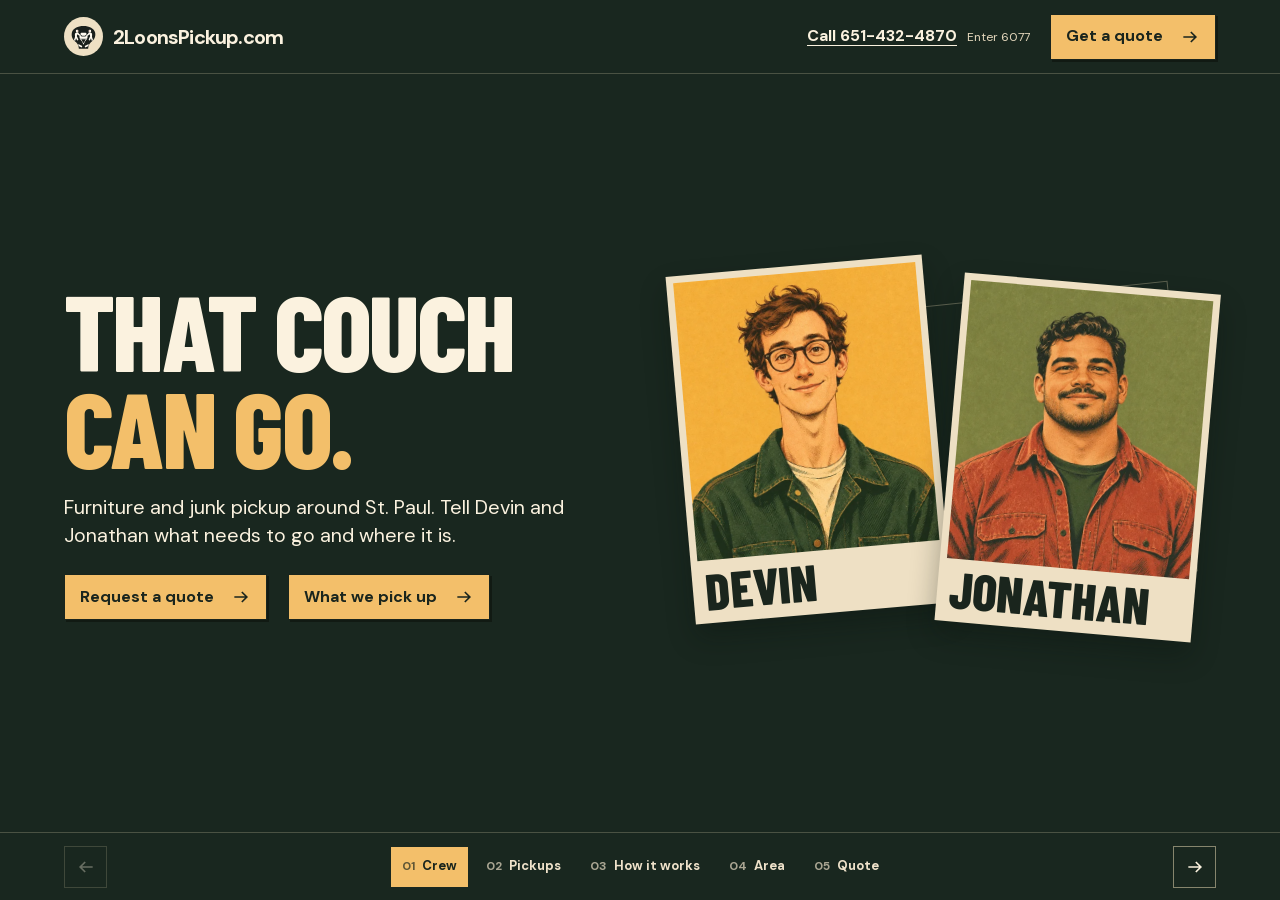
==== index.html @ 61aa1ded "Build the illustrated 2 Loons Pickup site" ====
<!doctype html>
<html lang="en">
<head>
  <meta charset="utf-8">
  <meta name="viewport" content="width=device-width, initial-scale=1, interactive-widget=resizes-content">
  <meta name="description" content="Furniture and junk pickup around St. Paul. Ask Devin and Jonathan for a quote and check your ZIP.">
  <title>2 Loons Pickup | Furniture and junk pickup around St. Paul</title>
  <link rel="icon" href="./assets/couch-01.svg" type="image/svg+xml">
  <link rel="stylesheet" href="./panels.css">
  <link rel="stylesheet" href="./portraits.css">
  <link rel="stylesheet" href="./quote.css">
  <script defer src="./panels.js"></script>
  <script defer src="./portraits.js"></script>
  <script defer src="./quote.js"></script>
</head>
<body>
  <header class="site-header">
    <a class="brand" href="#crew" data-goto="0">
      <img src="./assets/couch-01.svg" alt="">
      2LoonsPickup.com
    </a>
    <div class="header-actions">
      <div>
        <a class="call-link" href="tel:+16514324870" aria-describedby="call-extension">Call 651-432-4870</a>
        <span class="call-tip" id="call-extension">Enter 6077</span>
      </div>
      <button class="ticket" type="button" data-quote>
        Get a quote
        <svg viewBox="0 0 24 24" aria-hidden="true"><path d="M4 12h15m-6-6 6 6-6 6"/></svg>
      </button>
    </div>
  </header>

  <main class="rail" tabindex="0" aria-label="Browse the five 2 Loons Pickup sections">
    <section class="panel hero active" id="crew" aria-labelledby="crew-title">
      <div class="inside">
        <div class="copy">
          <h1 id="crew-title">That couch <span>can go.</span></h1>
          <p>Furniture and junk pickup around St. Paul. Tell Devin and Jonathan what needs to go and where it is.</p>
          <div class="ctas">
            <button class="ticket" type="button" data-quote>
              Request a quote
              <svg viewBox="0 0 24 24" aria-hidden="true"><path d="M4 12h15m-6-6 6 6-6 6"/></svg>
            </button>
            <button class="ticket" type="button" data-goto="1">
              What we pick up
              <svg viewBox="0 0 24 24" aria-hidden="true"><path d="M4 12h15m-6-6 6 6-6 6"/></svg>
            </button>
          </div>
        </div>
        <div class="portraits">
          <figure class="portrait">
            <img src="./assets/devin.webp" alt="Illustrated portrait of Devin in round glasses and a green work jacket">
            <figcaption>Devin</figcaption>
          </figure>
          <figure class="portrait">
            <img src="./assets/jonathan.webp" alt="Illustrated portrait of Jonathan in a red work shirt">
            <figcaption>Jonathan</figcaption>
          </figure>
        </div>
      </div>
    </section>

    <section class="panel light services" id="services" aria-labelledby="services-title" aria-hidden="true" inert>
      <div class="inside">
        <div class="copy">
          <h2 id="services-title">What needs <span class="accent">to go?</span></h2>
          <ul>
            <li><strong>Furniture carryouts</strong><span>Couches, chairs and dressers.</span></li>
            <li><strong>Small cleanouts</strong><span>Garage corners and move-out leftovers.</span></li>
            <li><strong>Ask before we load</strong><span>Mattresses, fridges, TVs or tires. Some items may cost extra.</span></li>
          </ul>
          <div class="ctas">
            <button class="ticket dark" type="button" data-goto="2">
              How pickup works
              <svg viewBox="0 0 24 24" aria-hidden="true"><path d="M4 12h15m-6-6 6 6-6 6"/></svg>
            </button>
          </div>
        </div>
        <figure class="art service-art" role="img" aria-label="Illustration of a couch, chair, and moving box"></figure>
      </div>
    </section>

    <section class="panel steps" id="process" aria-labelledby="steps-title" tabindex="0" aria-hidden="true" inert>
      <div class="inside">
        <h2 id="steps-title">How pickup works</h2>
        <figure class="art process-art" role="img" aria-label="Illustrations of a phone photo, a clipboard, and the crew carrying a couch"></figure>
        <ol>
          <li><h3>1. Show us the load</h3><p>Send photos and your ZIP.</p></li>
          <li><h3>2. We check the details</h3><p>Tell us about stairs or a long carry.</p></li>
          <li><h3>3. Confirm pickup</h3><p>We agree on the price and time.</p></li>
        </ol>
      </div>
    </section>

    <section class="panel light area" id="area" aria-labelledby="area-title" aria-hidden="true" inert>
      <div class="inside">
        <div class="copy">
          <h2 id="area-title">Starting around <span class="accent">St. Paul</span></h2>
          <ul class="towns">
            <li>St. Paul</li>
            <li>West St. Paul</li>
            <li>South St. Paul</li>
            <li>Inver Grove Heights</li>
          </ul>
          <p>Check your ZIP when you ask for a quote.</p>
          <div class="ctas">
            <button class="ticket dark" type="button" data-quote>
              Ask about your ZIP
              <svg viewBox="0 0 24 24" aria-hidden="true"><path d="M4 12h15m-6-6 6 6-6 6"/></svg>
            </button>
          </div>
        </div>
        <figure class="art area-art" role="img" aria-label="Illustration of a pickup truck on a leafy residential street"></figure>
      </div>
    </section>

    <section class="panel quote" id="quote" aria-labelledby="quote-title" aria-hidden="true" inert>
      <div class="inside">
        <div class="copy">
          <h2 id="quote-title">Let’s get <span>it out.</span></h2>
          <ul>
            <li>Take a photo of the whole load.</li>
            <li>Mention stairs or a long carry.</li>
            <li>Tell us which day works.</li>
          </ul>
          <div class="ctas">
            <button class="ticket" type="button" data-quote>
              Open the quote form
              <svg viewBox="0 0 24 24" aria-hidden="true"><path d="M4 12h15m-6-6 6 6-6 6"/></svg>
            </button>
            <a class="call2" href="tel:+16514324870" aria-describedby="quote-call-extension">Call 651-432-4870</a>
          </div>
          <p class="call-tip" id="quote-call-extension">Enter 6077 when prompted.</p>
        </div>
        <figure class="art quote-art" role="img" aria-label="Illustration of a mustard couch and stacked moving boxes"></figure>
      </div>
    </section>
  </main>

  <nav class="pager" aria-label="Website sections">
    <button class="arrow prev" type="button" aria-label="Previous section" disabled>
      <svg viewBox="0 0 24 24" aria-hidden="true"><path d="M20 12H5m6-6-6 6 6 6"/></svg>
    </button>
    <div class="panel-buttons">
      <button class="panel-button" type="button" data-goto="0" aria-current="step"><b aria-hidden="true">01</b>Crew</button>
      <button class="panel-button" type="button" data-goto="1"><b aria-hidden="true">02</b>Pickups</button>
      <button class="panel-button" type="button" data-goto="2"><b aria-hidden="true">03</b>How it works</button>
      <button class="panel-button" type="button" data-goto="3"><b aria-hidden="true">04</b>Area</button>
      <button class="panel-button" type="button" data-goto="4"><b aria-hidden="true">05</b>Quote</button>
    </div>
    <button class="arrow next" type="button" aria-label="Next section">
      <svg viewBox="0 0 24 24" aria-hidden="true"><path d="M4 12h15m-6-6 6 6-6 6"/></svg>
    </button>
    <span class="pager-count" aria-live="polite">Section 1 of 5</span>
  </nav>

  <dialog id="quote-drawer" aria-labelledby="drawer-title">
  <div class="quote-drawer-content">
    <div class="quote-drawer-header">
      <h2 id="drawer-title">Pickup quote</h2>
      <button class="quote-close" type="button" aria-label="Close quote form" autofocus>
        <svg viewBox="0 0 24 24" aria-hidden="true" focusable="false">
          <path d="m6 6 12 12M18 6 6 18"/>
        </svg>
      </button>
    </div>
    <p>Tell the crew what needs to go and how they’ll get to it.</p>
    <form method="dialog">
      <button type="submit" hidden>Open email draft</button>
      <div class="quote-fields">
        <label>
          Pickup ZIP
          <input name="zip" inputmode="numeric" autocomplete="postal-code" pattern="[0-9]{5}" title="Enter a five-digit ZIP" placeholder="55118" required>
        </label>
        <label>
          Preferred day (optional)
          <input name="day" placeholder="Saturday">
        </label>
      </div>
      <label>
        What needs to go?
        <textarea name="items" placeholder="One couch and a chair" required></textarea>
      </label>
      <label>
        Access or stairs (optional)
        <input name="access" placeholder="One flight, parking out front">
      </label>
      <div class="quote-actions">
        <a class="ticket dark quote-email" href="mailto:helpme@2loonspickup.com">
          Open email draft
          <svg viewBox="0 0 24 24" aria-hidden="true" focusable="false">
            <path d="M4 12h16m-7-7 7 7-7 7"/>
          </svg>
        </a>
        <button class="quote-copy" type="button">Copy request details</button>
      </div>
      <p class="quote-help">Attach photos in your mail app before you send the request. If your draft doesn’t open, copy the details into an email to <span class="quote-inbox">helpme@2loonspickup.com</span>.</p>
      <p class="quote-help quote-status" role="status"></p>
      <label class="quote-manual" hidden>
        Request details to copy
        <textarea readonly rows="4"></textarea>
      </label>
      <div class="quote-call">
        <a href="tel:+16514324870">Call 651-432-4870</a>
        <span>Enter 6077 when prompted.</span>
      </div>
    </form>
  </div>
</dialog>
</body>
</html>
---- panels.css ----
@font-face {
  font-family: Barlow;
  src: url("./assets/display.woff2") format("woff2");
  font-weight: 800;
  font-display: swap;
}

@font-face {
  font-family: DM;
  src: url("./assets/body.woff2") format("woff2");
  font-weight: 400 700;
  font-display: swap;
}

:root {
  color-scheme: light;
  --night: #19271f;
  --ink: #1a251d;
  --cream: #fbf2df;
  --sand: #eee0c4;
  --gold: #f3bf6a;
  --rust: #8f3428;
  --paper: #f8efd9;
  --line: #c4b698;
  --outline: #b95a38;
  --edge: clamp(25px, 5vw, 82px);
}

* {
  box-sizing: border-box;
}

body {
  margin: 0;
  display: grid;
  grid-template-rows: auto minmax(0, 1fr) auto;
  grid-template-columns: minmax(0, 1fr);
  height: 100vh;
  height: 100dvh;
  overflow: hidden;
  background: var(--night);
  color: var(--cream);
  font: 16px/1.4 DM, Arial, sans-serif;
}

h1, h2, h3, p, ol, ul, figure {
  margin: 0;
}

h1, h2, h3 {
  font: 800 1em/.91 Barlow, "Arial Narrow", sans-serif;
}

a {
  color: inherit;
  text-underline-offset: 4px;
}

button, input, textarea {
  font: inherit;
}

button {
  cursor: pointer;
}

button:focus-visible, a:focus-visible, [tabindex]:focus-visible, input:focus-visible, textarea:focus-visible {
  outline: 3px solid #f1be69;
  outline-offset: 4px;
}

.light :focus-visible {
  outline-color: var(--rust);
}

.site-header, .pager {
  display: flex;
  align-items: center;
  justify-content: space-between;
  gap: 18px;
  padding-inline: var(--edge);
  background: var(--night);
}

.site-header {
  height: 74px;
  border-bottom: 1px solid #e4d7b23d;
}

.brand {
  display: inline-flex;
  align-items: center;
  gap: 10px;
  font-size: 20px;
  font-weight: 700;
  letter-spacing: -.04em;
  text-decoration: none;
  white-space: nowrap;
}

.brand img {
  width: 39px;
  height: 39px;
  padding: 4px;
  border-radius: 50%;
  background: var(--sand);
  object-fit: contain;
}

.header-actions {
  display: flex;
  align-items: center;
  gap: 20px;
}

.call-link {
  font-weight: 700;
}

.call-tip {
  color: #e4d7bc;
  font-size: 12px;
  margin-left: 6px;
}

.ticket {
  display: inline-flex;
  gap: 17px;
  align-items: center;
  justify-content: space-between;
  min-height: 46px;
  padding: 0 15px;
  border: 1px solid var(--ink);
  background: var(--gold);
  color: var(--ink);
  text-decoration: none;
  font-weight: 700;
  border-radius: 0;
  box-shadow: 2px 2px 0 #111a13;
}

.ticket:hover {
  background: #ffce81;
}

.ticket:active {
  transform: translate(1px, 1px);
  box-shadow: 1px 1px 0 #111a13;
}

.ticket.dark {
  background: var(--rust);
  color: var(--cream);
  border-color: var(--rust);
}

.ticket.dark:hover {
  background: #73271f;
}

.ticket svg, .arrow svg {
  width: 20px;
  height: 20px;
  flex: none;
  fill: none;
  stroke: currentColor;
  stroke-width: 2;
}

.rail {
  display: flex;
  overflow-x: auto;
  overflow-y: hidden;
  scroll-snap-type: x mandatory;
  overscroll-behavior-x: contain;
  scrollbar-width: none;
}

.rail::-webkit-scrollbar {
  display: none;
}

.panel {
  flex: 0 0 100%;
  min-width: 0;
  height: 100%;
  scroll-snap-align: start;
  scroll-snap-stop: always;
  overflow-x: hidden;
  overflow-y: auto;
  overscroll-behavior-block: contain;
}

.inside {
  min-height: 100%;
  display: grid;
  grid-template-columns: minmax(0, 1fr) minmax(0, 1fr);
  align-items: center;
  gap: clamp(25px, 5vw, 83px);
  padding: 28px var(--edge) 32px;
  max-width: 1570px;
  margin: auto;
}

.copy {
  position: relative;
  z-index: 1;
}

.panel h1, .panel h2 {
  font-size: clamp(66px, 8.3vw, 142px);
  text-transform: uppercase;
  letter-spacing: -.025em;
}

h1 span, .accent {
  display: block;
  color: var(--gold);
}

.copy p {
  font-size: clamp(17px, 1.55vw, 21px);
  max-width: 36ch;
  margin-top: 19px;
}

.ctas {
  display: flex;
  flex-wrap: wrap;
  align-items: center;
  gap: 12px 21px;
  margin-top: 24px;
}

.ctas .call2 {
  font-weight: 700;
  color: var(--gold);
}

.light {
  color: var(--ink);
  background: var(--cream);
}

.services h2 .accent, .area h2 .accent {
  color: #a3540e;
}

.services ul {
  list-style: none;
  padding: 0;
  margin-top: 22px;
  border-top: 1px solid var(--line);
  max-width: 520px;
}

.services li {
  padding: 10px 0;
  border-bottom: 1px solid var(--line);
}

.services strong {
  font-size: 18px;
  display: block;
}

.services li span {
  font-size: 15px;
  color: #494c3d;
}

.art {
  margin: 0;
  overflow: hidden;
  align-self: center;
  background-repeat: no-repeat;
}

.service-art {
  aspect-ratio: 1.17;
  background-image: url("./assets/services.webp");
  background-size: 195% auto;
  background-position: left bottom;
  mix-blend-mode: multiply;
}

.steps {
  color: var(--ink);
  background: var(--gold);
}

.steps .inside {
  grid-template-columns: 1fr;
  align-content: safe center;
  gap: 16px;
}

.panel.steps h2 {
  font-size: clamp(60px, 6.9vw, 120px);
}

.process-art {
  width: 100%;
  /* The poster's illustration sits between its printed heading and captions. */
  aspect-ratio: 3.2;
  background-image: url("./assets/process.webp");
  background-size: 100% auto;
  background-position: center 65%;
  mix-blend-mode: multiply;
}

.steps ol {
  display: grid;
  grid-template-columns: repeat(3, 1fr);
  gap: 26px;
  list-style: none;
  padding: 0;
}

.steps ol li {
  border-top: 1px solid #685228;
  padding-top: 11px;
}

.steps h3 {
  font-size: clamp(25px, 3.3vw, 45px);
}

.steps ol p {
  margin-top: 7px;
  color: #3b392a;
}

.area-art {
  aspect-ratio: 1.08;
  background-image: url("./assets/area.webp");
  background-size: 183% auto;
  background-position: right center;
}

.area .towns {
  list-style: none;
  padding: 0;
  margin-top: 20px;
  max-width: 410px;
  border-top: 1px solid var(--line);
}

.towns li {
  padding: 7px 0;
  border-bottom: 1px solid var(--line);
  font-weight: 700;
}

.area .copy p {
  font-size: 16px;
  margin-top: 13px;
}

.quote {
  background: var(--night);
}

.quote-art {
  aspect-ratio: 1.82;
  background-image: url("./assets/quote.webp");
  background-size: 216% auto;
  background-position: left bottom;
}

.quote ul {
  padding-left: 18px;
  margin-top: 18px;
  color: #f2e3c6;
}

.quote li+li {
  margin-top: 5px;
}

.pager {
  height: 68px;
  border-top: 1px solid #e4d7b23d;
}

.arrow {
  background: transparent;
  color: var(--cream);
  border: 1px solid #e4d7b288;
  display: grid;
  place-items: center;
  width: 43px;
  height: 42px;
}

.arrow:disabled {
  opacity: .35;
  cursor: default;
}

.panel-buttons {
  display: flex;
  align-items: center;
  gap: 7px;
  max-width: 100%;
}

.panel-button {
  border: 1px solid transparent;
  background: transparent;
  color: #eee1c9;
  display: flex;
  align-items: center;
  gap: 7px;
  min-height: 40px;
  padding: 0 10px;
  font-size: 13px;
  font-weight: 700;
  white-space: nowrap;
}

.panel-button b {
  font-size: 12px;
  opacity: .68;
}

.panel-button[aria-current=step] {
  border-color: var(--gold);
  background: var(--gold);
  color: var(--ink);
}

.pager-count {
  position: absolute;
  width: 1px;
  height: 1px;
  overflow: hidden;
  clip-path: inset(50%);
}

.rail:focus-visible, .panel:focus-visible {
  outline-offset: -3px;
}

@media (max-width: 950px) {
  :root {
    --edge: 28px;
  }

  .panel-button {
    padding: 0 6px;
  }

  .panel-button b {
    display: none;
  }

  .panel h1, .panel h2 {
    font-size: clamp(61px, 9vw, 100px);
  }

  .inside {
    gap: 29px;
  }
}

@media (max-width: 720px) {
  :root {
    --edge: 18px;
  }

  .site-header {
    height: 65px;
    gap: 6px;
  }

  .brand {
    font-size: 17px;
    gap: 6px;
  }

  .brand img {
    width: 31px;
    height: 31px;
  }

  .header-actions {
    gap: 0;
  }

  .header-actions .ticket {
    display: none;
  }

  .call-link {
    white-space: nowrap;
    font-size: 13px;
  }

  .call-tip {
    display: block;
    margin: 0;
    text-align: right;
    font-size: 10px;
  }

  .inside {
    grid-template-columns: minmax(0, 1fr);
    gap: 18px;
    align-content: safe center;
    padding: 18px var(--edge) 22px;
  }

  .panel h1, .panel h2 {
    font-size: clamp(54px, 13vw, 76px);
  }

  .panel.steps h2 {
    font-size: clamp(49px, 11.8vw, 71px);
  }

  .copy p {
    font-size: 16px;
    margin-top: 12px;
  }

  .ctas {
    margin-top: 15px;
  }

  .service-art {
    max-height: 172px;
    width: min(240px, 76vw);
    justify-self: center;
  }

  .services ul {
    margin-top: 14px;
  }

  .services li {
    padding: 8px 0;
  }

  .steps .inside {
    gap: 14px;
  }

  .steps ol {
    grid-template-columns: 1fr;
    gap: 7px;
  }

  .steps ol li {
    padding-top: 7px;
  }

  .steps h3 {
    font-size: 26px;
  }

  .steps ol p {
    font-size: 14px;
    margin-top: 3px;
  }

  .area-art {
    width: min(100%, 360px);
    aspect-ratio: 1.85;
    justify-self: center;
  }

  .area .towns {
    margin-top: 12px;
  }

  .towns li {
    padding: 5px 0;
  }

  .quote-art {
    width: min(100%, 310px);
    aspect-ratio: 2.00;
    justify-self: center;
  }

  .pager {
    height: 60px;
    gap: 6px;
    padding-inline: 9px;
  }

  .arrow {
    width: 38px;
    height: 37px;
  }

  .panel-buttons {
    gap: 3px;
  }

  .panel-button {
    padding: 0 5px;
    font-size: 11px;
    min-height: 34px;
  }
}

@media (max-width: 370px) {
  .panel-button {
    padding: 0 3px;
    font-size: 10px;
  }

  .brand {
    font-size: 15px;
  }

  .brand img {
    width: 26px;
    height: 26px;
  }

  .call-link {
    font-size: 11px;
  }

  .pager {
    padding-inline: 6px;
  }
}

@media (prefers-reduced-motion: reduce) {
  .ticket:active {
    transform: none;
  }
}
---- portraits.css ----
#crew .portraits {
  display: grid;
  grid-template-columns: 1fr 1fr;
  gap: 12px;
  padding: 15px 9px 20px;
  min-width: 0;
  position: relative;
  pointer-events: none;
}

#crew .portraits::before {
  content: "";
  position: absolute;
  inset: 12% 6%;
  border: 1px solid #e4d7b257;
  transform: rotate(-6deg);
}

#crew .portrait {
  --portrait-tilt: -5deg;
  --portrait-shift: -9px;
  background: var(--sand);
  color: var(--ink);
  padding: 7px 7px 0;
  position: relative;
  box-shadow: 0 14px 28px #08130d55;
  transform: rotate(var(--portrait-tilt)) translateY(var(--portrait-shift));
}

#crew .portrait:nth-child(2) {
  --portrait-tilt: 5deg;
  --portrait-shift: 9px;
}

#crew .portrait img {
  display: block;
  width: 100%;
  aspect-ratio: 4 / 4.6;
  object-fit: cover;
}

#crew .portrait figcaption {
  font: 800 clamp(25px, 4vw, 55px)/1 Barlow, "Arial Narrow", sans-serif;
  text-transform: uppercase;
  padding: 4px 5px 7px;
}

@media (max-width: 720px) {
  #crew .portraits {
    max-width: 410px;
    width: 100%;
    justify-self: center;
    padding: 10px 9px 8px;
  }

  #crew .portrait {
    padding: 5px 5px 0;
  }

  #crew .portrait img {
    aspect-ratio: 1.18;
  }

  #crew .portrait figcaption {
    font-size: 30px;
  }
}

@media (prefers-reduced-motion: no-preference) {
  #crew .portrait {
    --portrait-travel: min(205px, 32vw);
    --portrait-away-x: calc(-1 * var(--portrait-travel));
    --portrait-away-y: -35px;
    --portrait-away-angle: -13deg;
    --portrait-entry-delay: 0ms;
    --portrait-exit-delay: 0ms;
    translate: 0 0;
    rotate: 0deg;
  }

  #crew .portrait:nth-child(2) {
    --portrait-away-x: var(--portrait-travel);
    --portrait-away-y: 40px;
    --portrait-away-angle: 13deg;
    --portrait-entry-delay: 62ms;
    --portrait-exit-delay: 20ms;
  }

  #crew:is([data-portrait-state="start"], [data-portrait-state="away"]) .portrait {
    translate: var(--portrait-away-x) var(--portrait-away-y);
    rotate: var(--portrait-away-angle);
  }

  #crew[data-portrait-state="rest"] .portrait {
    transition-property: translate, rotate;
    transition-duration: 630ms;
    transition-timing-function: cubic-bezier(.16, 1.2, .3, 1);
    transition-delay: var(--portrait-entry-delay);
  }

  #crew[data-portrait-state="away"] .portrait {
    transition-property: translate, rotate;
    transition-duration: 400ms;
    transition-timing-function: cubic-bezier(.4, 0, 1, 1);
    transition-delay: var(--portrait-exit-delay);
  }
}
---- quote.css ----
#quote-drawer {
  box-sizing: border-box;
  position: fixed;
  inset: 0 0 0 auto;
  width: min(570px, 100%);
  max-width: 100%;
  height: 100vh;
  height: 100dvh;
  max-height: 100dvh;
  margin: 0;
  padding: 0;
  overflow: auto;
  overscroll-behavior: contain;
  border: 0;
  background: var(--cream);
  color: var(--ink);
  box-shadow: -14px 0 50px #10180e5e;
}

#quote-drawer[open] {
  animation: quote-drawer-in .28s cubic-bezier(.17, .8, .32, 1) both;
}

#quote-drawer::backdrop {
  background: #111b16a8;
}

@keyframes quote-drawer-in {
  from { transform: translateX(100%); }
  to { transform: translateX(0); }
}

#quote-drawer :focus-visible {
  outline: 3px solid var(--rust);
  outline-offset: 3px;
}

.quote-drawer-content {
  padding: 32px clamp(21px, 4.2vw, 43px) 40px;
}

.quote-drawer-header {
  display: flex;
  align-items: flex-start;
  justify-content: space-between;
  gap: 14px;
}

#quote-drawer h2 {
  margin: 0;
  font: 800 clamp(56px, 8vw, 76px)/.91 Barlow, "Arial Narrow", sans-serif;
  letter-spacing: -.025em;
  text-transform: uppercase;
}

.quote-close {
  display: grid;
  flex: none;
  width: 44px;
  height: 44px;
  place-items: center;
  padding: 0;
  border: 1px solid var(--ink);
  background: none;
  color: var(--ink);
  cursor: pointer;
}

.quote-close svg,
.quote-email svg {
  width: 20px;
  height: 20px;
  flex: none;
  fill: none;
  stroke: currentColor;
  stroke-width: 2;
}

.quote-drawer-content > p {
  margin: 10px 0 0;
}

#quote-drawer form {
  display: grid;
  gap: 13px;
  margin: 21px 0 0;
}

#quote-drawer label {
  display: grid;
  gap: 5px;
  min-width: 0;
  font-size: 14px;
  font-weight: 700;
}

#quote-drawer input,
#quote-drawer textarea {
  box-sizing: border-box;
  width: 100%;
  min-width: 0;
  min-height: 44px;
  padding: 9px 10px;
  border: 1px solid #9f937b;
  border-radius: 0;
  background: #fff9ea;
  color: var(--ink);
  font-size: 16px;
  font-weight: 400;
}

#quote-drawer textarea {
  min-height: 82px;
  resize: vertical;
}

.quote-fields {
  display: grid;
  grid-template-columns: repeat(2, minmax(0, 1fr));
  gap: 12px;
  align-items: end;
}

.quote-actions {
  display: flex;
  flex-wrap: wrap;
  align-items: center;
  gap: 6px 16px;
}

.quote-copy {
  min-height: 44px;
  padding: 0;
  border: 0;
  background: none;
  color: var(--rust);
  font-weight: 700;
  text-decoration: underline;
  text-underline-offset: 4px;
  cursor: pointer;
}

.quote-help {
  margin: 0;
  color: #4d5244;
  font-size: 14px;
}

.quote-inbox {
  overflow-wrap: anywhere;
  font-weight: 700;
}

.quote-status {
  font-weight: 700;
}

.quote-status:empty {
  position: absolute;
}

#quote-drawer .quote-manual[hidden] {
  display: none;
}

.quote-call {
  display: flex;
  flex-wrap: wrap;
  align-items: baseline;
  gap: 0 9px;
  padding-top: 9px;
  border-top: 1px solid var(--line, #c4b698);
}

.quote-call a {
  display: inline-flex;
  align-items: center;
  min-height: 44px;
  color: var(--rust);
  font-weight: 700;
}

.quote-call span {
  font-size: 13px;
}

@media (prefers-reduced-motion: reduce) {
  #quote-drawer[open] { animation: none; }
}
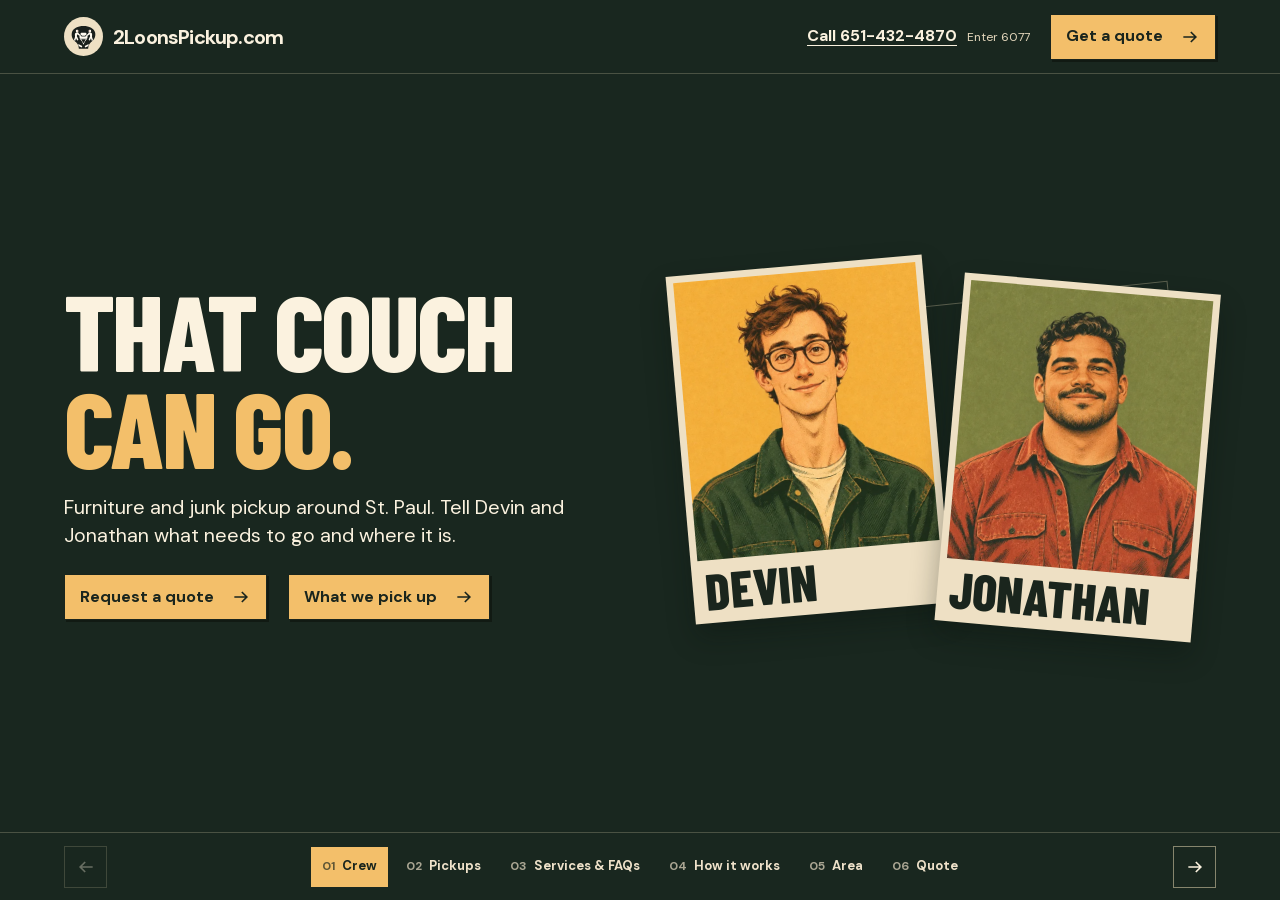
==== commit 88a1480c: "Integrate Services and FAQs into the homepage slides" ====
--- a/index.html
+++ b/index.html
@@ -8,6 +8,7 @@
   <link rel="icon" href="./assets/couch-01.svg" type="image/svg+xml">
   <link rel="stylesheet" href="./panels.css">
   <link rel="stylesheet" href="./portraits.css">
+  <link rel="stylesheet" href="./services.css">
   <link rel="stylesheet" href="./quote.css">
   <script defer src="./panels.js"></script>
   <script defer src="./portraits.js"></script>
@@ -15,7 +16,7 @@
 </head>
 <body>
   <header class="site-header">
-    <a class="brand" href="#crew" data-goto="0">
+    <a class="brand" href="#crew" data-goto="crew">
       <img src="./assets/couch-01.svg" alt="">
       2LoonsPickup.com
     </a>
@@ -31,7 +32,7 @@
     </div>
   </header>
 
-  <main class="rail" tabindex="0" aria-label="Browse the five 2 Loons Pickup sections">
+  <main class="rail" tabindex="0" aria-label="Browse the 2 Loons Pickup sections">
     <section class="panel hero active" id="crew" aria-labelledby="crew-title">
       <div class="inside">
         <div class="copy">
@@ -42,7 +43,7 @@
               Request a quote
               <svg viewBox="0 0 24 24" aria-hidden="true"><path d="M4 12h15m-6-6 6 6-6 6"/></svg>
             </button>
-            <button class="ticket" type="button" data-goto="1">
+            <button class="ticket" type="button" data-goto="services">
               What we pick up
               <svg viewBox="0 0 24 24" aria-hidden="true"><path d="M4 12h15m-6-6 6 6-6 6"/></svg>
             </button>
@@ -71,13 +72,129 @@
             <li><strong>Ask before we load</strong><span>Mattresses, fridges, TVs or tires. Some items may cost extra.</span></li>
           </ul>
           <div class="ctas">
-            <button class="ticket dark" type="button" data-goto="2">
+            <a class="ticket dark" href="#service-guide">See all services</a>
+            <button class="ticket dark" type="button" data-goto="process">
               How pickup works
               <svg viewBox="0 0 24 24" aria-hidden="true"><path d="M4 12h15m-6-6 6 6-6 6"/></svg>
             </button>
           </div>
         </div>
         <figure class="art service-art" role="img" aria-label="Illustration of a couch, chair, and moving box"></figure>
+      </div>
+    </section>
+
+    <section class="panel light service-guide" id="service-guide" aria-labelledby="guide-title" tabindex="0" aria-hidden="true" inert>
+      <div class="guide-shell">
+        <div class="guide-intro">
+          <h2 id="guide-title">Services <span>&amp; FAQs</span></h2>
+          <div>
+            <p>Furniture carryouts and small cleanouts around St. Paul. Show us what needs to go.</p>
+            <a class="ticket dark" href="#faq">Read the FAQs</a>
+          </div>
+        </div>
+
+        <div class="guide-card-grid">
+          <article class="guide-card guide-carryout">
+            <img class="guide-cutout" src="./assets/cutout-carryout.webp" alt="Devin and Jonathan carrying a mustard loveseat" width="572" height="590">
+            <h3>Furniture carryouts</h3>
+            <p>Couches, sectionals, recliners, dressers and tables. We can check a single piece or the leftovers from a small move.</p>
+            <p><strong>Ask first</strong> about mattresses, box springs, TVs and appliances.</p>
+          </article>
+          <article class="guide-card guide-stairs">
+            <img class="guide-cutout" src="./assets/cutout-stairs.webp" alt="Devin and Jonathan supporting a washer on stairs with shoulder harnesses and a sling" width="750" height="610">
+            <h3>Stairs &amp; heavy items</h3>
+            <p>Send photos of the item, stair turns and tight doorways. We’ll check difficult carries and heavy appliances before booking.</p>
+            <a href="#safety-faq">Carrying and safety questions</a>
+          </article>
+        </div>
+
+        <section class="guide-section" aria-labelledby="jobs-title">
+          <h3 id="jobs-title">Other jobs</h3>
+          <p>Send a photo of the whole pile so we can check what fits.</p>
+          <div class="guide-card-grid guide-job-grid">
+            <article class="guide-card guide-garage">
+              <img class="guide-cutout" src="./assets/cutout-garage.webp" alt="Devin lifting a storage tote" width="521" height="590">
+              <h4>Garage corners</h4>
+              <p>Show us the corner you want cleared.</p>
+            </article>
+            <article class="guide-card guide-boxes">
+              <img class="guide-cutout" src="./assets/cutout-boxes.webp" alt="Jonathan carrying a cardboard box" width="526" height="590">
+              <h4>Boxed clutter</h4>
+              <p>Get the boxes you want gone into one photo.</p>
+            </article>
+            <article class="guide-card guide-curbside">
+              <img class="guide-cutout" src="./assets/cutout-curbside.webp" alt="Devin and Jonathan guiding a dresser on a hand truck" width="590" height="570">
+              <h4>Curbside loads</h4>
+              <p>Show us the load and where it’s waiting.</p>
+            </article>
+          </div>
+        </section>
+
+        <section class="guide-section guide-day" aria-labelledby="arrival-title">
+          <h3 id="arrival-title">Pickup day</h3>
+          <div class="guide-day-grid">
+            <div>
+              <h4>Before we arrive</h4>
+              <p>Clear a walking path, mark what goes and keep pets away from the carry route. Tell us about parking, gates, stairs and building access.</p>
+            </div>
+            <div>
+              <h4>When we get there</h4>
+              <p>We’ll walk through the agreed items and carry route with you. The scope and total need to be confirmed before anything is loaded.</p>
+            </div>
+          </div>
+        </section>
+
+        <section class="guide-section guide-faqs" id="faq" tabindex="-1" aria-labelledby="faq-title">
+          <h3 id="faq-title">Frequently asked questions</h3>
+          <p>Planning a pickup? Start here, then send the details of your job so we can confirm the plan with you.</p>
+          <div class="questions">
+            <div class="faq-group"><h4>What can you pick up?</h4>
+              <details><summary>Can you take just one couch or a whole room?</summary><p>A single furniture carryout or a small cleanout is a good place to start. Send photos of everything you want removed, including any pieces that need to come apart. We’ll confirm the load before booking.</p></details>
+              <details><summary>What about a mattress, TV, washer or fridge?</summary><p>Ask first. These items can need special handling or have extra disposal fees. Include the item type, a photo and its location so we can confirm whether we can take it and what the total would be.</p></details>
+              <details><summary>Are there items you won’t take or that cost extra?</summary><p>Chemicals, paint, fuel, suspected asbestos and other hazardous or unknown loads are outside this pickup offer. Ask first about mattresses, TVs, appliances or anything that needs special handling. We’ll confirm accepted items and any extra charges before booking. Keep unconfirmed items separate from the agreed load.</p></details>
+              <details><summary>Do you pick up in my ZIP code?</summary><p>We’re focused on St. Paul and nearby areas. Include your five-digit pickup ZIP in the quote request so we can check the location and schedule.</p></details>
+            </div>
+            <div class="faq-group" id="safety-faq" tabindex="-1"><h4>Carrying, safety and injuries</h4>
+              <details><summary>Can you carry items on stairs or from a basement?</summary><p>Tell us how many flights, whether there are turns and how wide the doors are. Send pictures of the whole carry route. We need to check the item, access and crew needed before accepting a difficult carry.</p></details>
+              <details><summary>Should I help carry? What if I can’t lift?</summary><p>Tell us you need the full carryout handled when you request a quote. We’ll confirm the people needed for the job. Check with the crew before joining a lift, and keep children and pets away from the carry route.</p></details>
+              <details><summary>How do you check a tight or difficult carry?</summary><p>Show us the item and the route to the truck, including narrow doors, landings and obstacles. The crew needs to agree on the route and handling before moving it. If the access differs from the photos, the plan may need to change.</p></details>
+              <details><summary>What if someone gets hurt or something is damaged?</summary><p>Stop the work and tell the crew right away so the concern can be addressed. Ask about coverage and how damage concerns are handled before booking, especially if your building has specific requirements.</p></details>
+            </div>
+            <div class="faq-group"><h4>Getting ready</h4>
+              <details><summary>What photos should I send?</summary><p>Take one wide photo of the entire load, close-ups of bulky or unusual items, and photos of stairs, doorways and the route outside. Attach them to the email draft after you fill out the quote request.</p></details>
+              <details><summary>What should I clear or mark beforehand?</summary><p>Mark the items that are going and separate anything you want to keep. Clear the walking route and move fragile belongings out of the way. Mention any part of the route you can’t clear yourself.</p></details>
+              <details><summary>Should I empty furniture or disconnect appliances?</summary><p>Empty drawers and cabinets before the pickup unless you’ve agreed otherwise. For appliances, confirm acceptance and preparation requirements first, including who will handle any disconnection. Don’t start a disconnection you’re unsure about.</p></details>
+              <details><summary>What about pets, gates, elevators and parking?</summary><p>Include entry codes, elevator reservations, parking limits and building rules in your request. Keep pets in a separate area during the carryout, and tell us if the truck can’t park near the exit.</p></details>
+            </div>
+            <div class="faq-group"><h4>Who arrives and what happens</h4>
+              <details><summary>Will Devin and Jonathan both be there?</summary><p>Devin and Jonathan are the pickup crew. The people and crew size for your particular job need to be confirmed before booking, based on the load, stairs and access.</p></details>
+              <details><summary>How will I know who is coming and when?</summary><p>Confirm the arrival window and who to expect when you arrange the pickup. If you need a call on arrival or a specific entrance used, include that in your request.</p></details>
+              <details><summary>Do I need to be home?</summary><p>Arrange access and who can approve the pickup before booking. If you won’t be there, confirm that plan with us first and clearly identify the agreed items.</p></details>
+              <details><summary>Can I add something on pickup day?</summary><p>Point it out before loading. A larger load or different carry route can change the work and total. Any change needs to be agreed before the extra items are loaded.</p></details>
+            </div>
+            <div class="faq-group"><h4>Quotes, timing and disposal</h4>
+              <details><summary>What affects the quote? When is the price final?</summary><p>The items, load size, stairs, access, location and any special handling all matter. Photos help us understand the job. The scope and total need to be confirmed before loading, with changes agreed as they come up.</p></details>
+              <details><summary>How soon can I get on the schedule?</summary><p>Send your preferred day with the request. We’ll check the crew and transport needed, then confirm an available window with you. A quote request by itself doesn’t reserve a pickup.</p></details>
+              <details><summary>How do payment and receipts work?</summary><p>Confirm the payment method, when payment is due and any receipt you need when you arrange the job. Include building or reimbursement requirements early so they can be checked before booking.</p></details>
+              <details><summary>Where do my items go?</summary><p>The destination depends on the item and the available disposal or reuse options. Ask about the plan for your particular load before booking, especially if you need a donation arrangement or specific documentation.</p></details>
+            </div>
+            <div class="faq-group"><h4>Why choose 2 Loons Pickup?</h4>
+              <details><summary>When is this service a good fit?</summary><p>Start with us when you have furniture or a small cleanout and need help getting it out to the truck. You can share the exact load and access up front, then agree on the carryout and total before loading.</p></details>
+              <details><summary>Could the city or my trash hauler take it?</summary><p>Possibly. If you can get the item to the curb, check <a href="https://www.stpaul.gov/departments/public-works/garbage-and-recycling/residential-collection/bulky-item-collection">Saint Paul’s bulky-item collection</a> and your hauler’s eligibility, accepted items and scheduling rules. Tell us if carrying it out is the part you need help with.</p></details>
+              <details><summary>Who else offers junk pickup? What should I compare?</summary><p>Local options include <a href="https://junkguysmn.com/services/junk-removal/">Junk Guys</a> and <a href="https://www.1800gotjunk.com/us_en/locations/junk-removal-twin-cities">1-800-GOT-JUNK? Twin Cities</a>. Compare the full load, carryout, stairs, disposal fees, schedule and total. Ask each provider about coverage and any building requirements before choosing.</p></details>
+            </div>
+          </div>
+        </section>
+
+        <section class="guide-section guide-contact" aria-labelledby="guide-contact-title">
+          <h3 id="guide-contact-title">Show us what needs to go</h3>
+          <p>Send your pickup ZIP, the items and any stairs or access details. Attach photos in your mail app before sending.</p>
+          <div class="ctas">
+            <button class="ticket" type="button" data-quote>Request a quote</button>
+            <a href="mailto:helpme@2loonspickup.com">helpme@2loonspickup.com</a>
+            <a href="#services">Back to Pickups</a>
+          </div>
+        </section>
       </div>
     </section>
 
@@ -143,16 +260,17 @@
       <svg viewBox="0 0 24 24" aria-hidden="true"><path d="M20 12H5m6-6-6 6 6 6"/></svg>
     </button>
     <div class="panel-buttons">
-      <button class="panel-button" type="button" data-goto="0" aria-current="step"><b aria-hidden="true">01</b>Crew</button>
-      <button class="panel-button" type="button" data-goto="1"><b aria-hidden="true">02</b>Pickups</button>
-      <button class="panel-button" type="button" data-goto="2"><b aria-hidden="true">03</b>How it works</button>
-      <button class="panel-button" type="button" data-goto="3"><b aria-hidden="true">04</b>Area</button>
-      <button class="panel-button" type="button" data-goto="4"><b aria-hidden="true">05</b>Quote</button>
+      <button class="panel-button" type="button" data-goto="crew" aria-current="step"><b aria-hidden="true">01</b>Crew</button>
+      <button class="panel-button" type="button" data-goto="services"><b aria-hidden="true">02</b>Pickups</button>
+      <button class="panel-button" type="button" data-goto="service-guide" aria-label="Services and FAQs"><b aria-hidden="true">03</b><span class="pager-label-wide">Services &amp; FAQs</span><span class="pager-label-short">FAQs</span></button>
+      <button class="panel-button" type="button" data-goto="process" aria-label="Pickup process: how it works"><b aria-hidden="true">04</b><span class="pager-label-wide">How it works</span><span class="pager-label-short">Process</span></button>
+      <button class="panel-button" type="button" data-goto="area"><b aria-hidden="true">05</b>Area</button>
+      <button class="panel-button" type="button" data-goto="quote"><b aria-hidden="true">06</b>Quote</button>
     </div>
     <button class="arrow next" type="button" aria-label="Next section">
       <svg viewBox="0 0 24 24" aria-hidden="true"><path d="M4 12h15m-6-6 6 6-6 6"/></svg>
     </button>
-    <span class="pager-count" aria-live="polite">Section 1 of 5</span>
+    <span class="pager-count" aria-live="polite">Section 1 of 6</span>
   </nav>
 
   <dialog id="quote-drawer" aria-labelledby="drawer-title">
--- a/panels.css
+++ b/panels.css
@@ -424,6 +424,10 @@
   opacity: .68;
 }
 
+.pager-label-short {
+  display: none;
+}
+
 .panel-button[aria-current=step] {
   border-color: var(--gold);
   background: var(--gold);
@@ -588,11 +592,15 @@
     height: 60px;
     gap: 6px;
     padding-inline: 9px;
+    -webkit-text-size-adjust: 100%;
+    text-size-adjust: 100%;
   }
 
   .arrow {
     width: 38px;
     height: 37px;
+    padding: 0;
+    flex: none;
   }
 
   .panel-buttons {
@@ -600,9 +608,17 @@
   }
 
   .panel-button {
-    padding: 0 5px;
+    padding: 0 4px;
     font-size: 11px;
     min-height: 34px;
+  }
+
+  .pager-label-wide {
+    display: none;
+  }
+
+  .pager-label-short {
+    display: inline;
   }
 }
 
@@ -626,7 +642,12 @@
   }
 
   .pager {
+    gap: 4px;
     padding-inline: 6px;
+  }
+
+  .arrow {
+    width: 32px;
   }
 }
 
--- a/services.css
+++ b/services.css
@@ -0,0 +1,213 @@
+.service-guide {
+  --guide-line: #b4a587;
+  --card-paper: #fff9ec;
+  scrollbar-color: var(--guide-line) var(--cream);
+  scrollbar-width: thin;
+}
+
+.guide-shell {
+  max-width: 1220px;
+  margin-inline: auto;
+  padding: clamp(24px, 4vw, 54px) var(--edge) 36px;
+}
+
+.guide-intro {
+  display: grid;
+  grid-template-columns: minmax(0, 1.25fr) minmax(0, 1fr);
+  align-items: end;
+  gap: 16px clamp(24px, 5vw, 72px);
+  padding-bottom: 26px;
+  margin-bottom: clamp(25px, 4vw, 48px);
+  border-bottom: 1px solid var(--guide-line);
+}
+
+.guide-intro h2 {
+  font-size: clamp(50px, 7vw, 104px);
+  line-height: .9;
+  text-wrap: balance;
+}
+
+.guide-intro h2 span {
+  color: var(--rust);
+}
+
+.guide-intro p {
+  max-width: 43ch;
+  margin-bottom: 13px;
+  line-height: 1.5;
+}
+
+.guide-card-grid, .guide-day-grid, .guide-faqs .questions {
+  display: grid;
+  grid-template-columns: repeat(2, minmax(0, 1fr));
+  gap: clamp(18px, 3vw, 30px);
+}
+
+.guide-card {
+  display: flow-root;
+  min-width: 0;
+  padding: clamp(14px, 2.2vw, 24px);
+  border: 1px solid var(--guide-line);
+  background: var(--card-paper);
+  line-height: 1.45;
+}
+
+.guide-stairs {
+  background: var(--sand);
+}
+
+.guide-carryout { --cutout: url("./assets/cutout-carryout.webp"); }
+.guide-stairs { --cutout: url("./assets/cutout-stairs.webp"); }
+.guide-garage { --cutout: url("./assets/cutout-garage.webp"); }
+.guide-boxes { --cutout: url("./assets/cutout-boxes.webp"); }
+.guide-curbside { --cutout: url("./assets/cutout-curbside.webp"); }
+
+.guide-cutout {
+  float: right;
+  width: min(49%, 246px);
+  height: auto;
+  margin: -45px -39px 5px 0;
+  shape-outside: var(--cutout);
+  shape-image-threshold: .22;
+  shape-margin: 10px;
+  filter: drop-shadow(2px 8px 6px #33231045);
+}
+
+.guide-card h3, .guide-card h4, .guide-section h3, .guide-section h4 {
+  font: 800 clamp(28px, 3.2vw, 44px)/.96 Barlow, "Arial Narrow", sans-serif;
+  text-transform: uppercase;
+}
+
+.guide-card h4, .guide-section h4 {
+  font-size: clamp(25px, 2.6vw, 32px);
+  margin: 0;
+}
+
+.guide-card p, .guide-card a {
+  margin-top: 9px;
+}
+
+.guide-card a {
+  display: inline-block;
+  color: var(--rust);
+  font-weight: 700;
+}
+
+.guide-section {
+  padding-block: clamp(28px, 4.5vw, 52px);
+  border-bottom: 1px solid var(--guide-line);
+}
+
+.guide-section > p {
+  max-width: 58ch;
+  margin-top: 10px;
+  line-height: 1.5;
+}
+
+.guide-job-grid {
+  grid-template-columns: repeat(3, minmax(0, 1fr));
+  margin-top: 30px;
+}
+
+.guide-job-grid .guide-cutout {
+  width: min(51%, 170px);
+}
+
+.guide-day {
+  padding-inline: clamp(16px, 3vw, 32px);
+  margin-top: 24px;
+  border: 1px solid var(--guide-line);
+  background: color-mix(in srgb, var(--gold) 58%, var(--cream));
+}
+
+.guide-day-grid {
+  margin-top: 18px;
+}
+
+.guide-day-grid p {
+  margin-top: 8px;
+  max-width: 43ch;
+  line-height: 1.5;
+}
+
+.guide-faqs {
+  scroll-margin-top: 15px;
+}
+
+#safety-faq {
+  scroll-margin-top: 18px;
+}
+
+.guide-faqs .questions {
+  align-items: start;
+  gap: 30px clamp(24px, 4vw, 48px);
+  margin-top: 27px;
+}
+
+.guide-faqs h4 {
+  margin-bottom: 12px;
+}
+
+.guide-faqs details {
+  border-top: 1px solid var(--guide-line);
+}
+
+.guide-faqs details:last-child {
+  border-bottom: 1px solid var(--guide-line);
+}
+
+.guide-faqs summary {
+  cursor: pointer;
+  min-height: 48px;
+  padding-block: 13px;
+  font-weight: 700;
+}
+
+.guide-faqs summary:focus-visible {
+  outline: 3px solid var(--rust);
+  outline-offset: 3px;
+}
+
+.guide-faqs details p {
+  max-width: 65ch;
+  padding-bottom: 15px;
+  line-height: 1.55;
+}
+
+.guide-contact {
+  padding-inline: clamp(16px, 3vw, 32px);
+  margin-top: 24px;
+  border: 0;
+  background: var(--night);
+  color: var(--cream);
+}
+
+.guide-contact :focus-visible {
+  outline-color: var(--gold);
+}
+
+@media (max-width: 720px) {
+  .guide-intro, .guide-card-grid, .guide-faqs .questions {
+    grid-template-columns: minmax(0, 1fr);
+  }
+
+  .guide-card-grid {
+    gap: 26px;
+  }
+
+  .guide-day-grid {
+    grid-template-columns: minmax(0, 1fr);
+    gap: 20px;
+  }
+
+  .guide-cutout {
+    width: min(49%, 185px);
+    margin: -30px -21px 3px 0;
+    shape-margin: 7px;
+  }
+
+  .guide-job-grid .guide-cutout {
+    width: min(48%, 145px);
+  }
+
+}
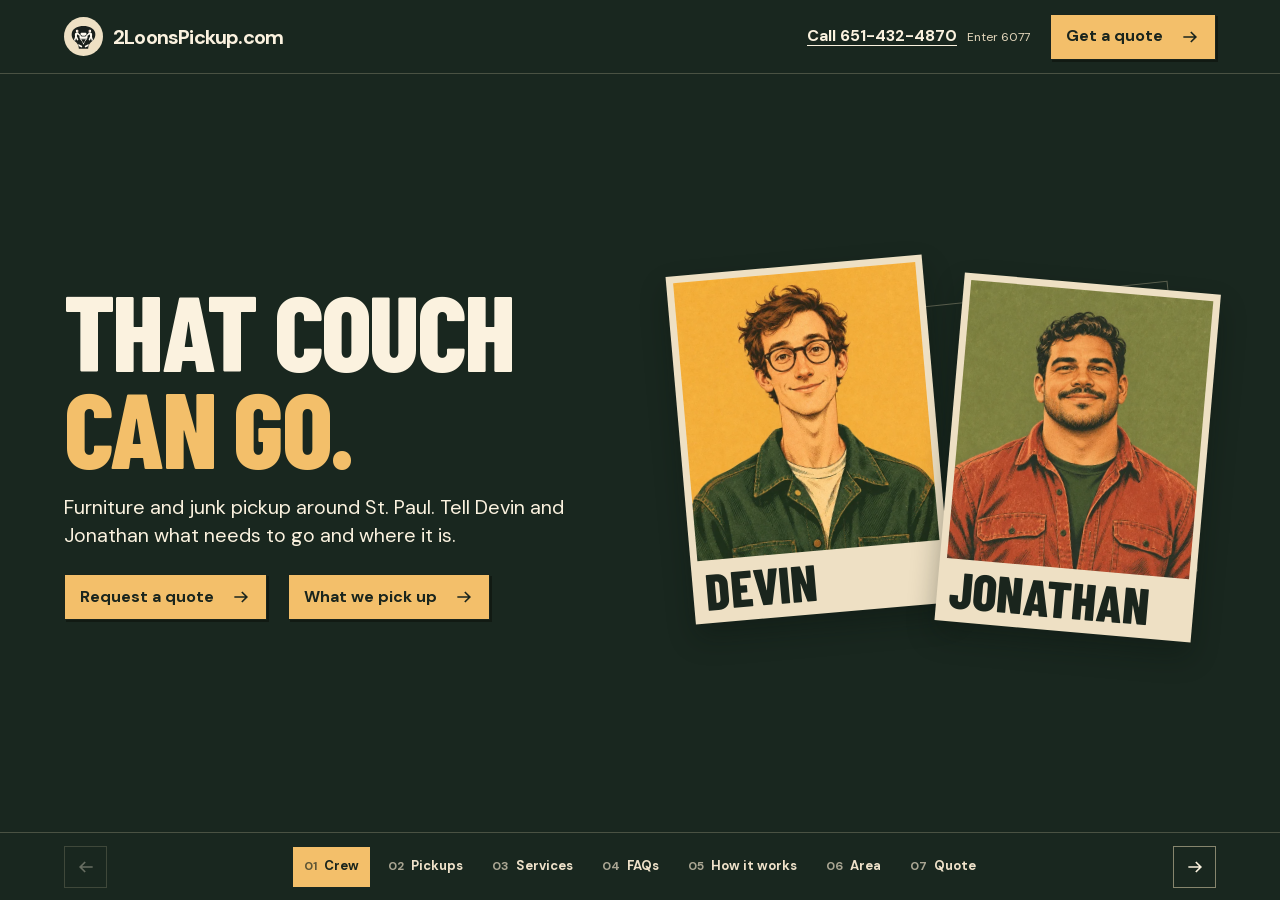
==== commit 485d24d3: "Give Services and FAQs separate homepage slides" ====
--- a/index.html
+++ b/index.html
@@ -86,7 +86,7 @@
     <section class="panel light service-guide" id="service-guide" aria-labelledby="guide-title" tabindex="0" aria-hidden="true" inert>
       <div class="guide-shell">
         <div class="guide-intro">
-          <h2 id="guide-title">Services <span>&amp; FAQs</span></h2>
+          <h2 id="guide-title">Services</h2>
           <div>
             <p>Furniture carryouts and small cleanouts around St. Paul. Show us what needs to go.</p>
             <a class="ticket dark" href="#faq">Read the FAQs</a>
@@ -98,7 +98,7 @@
             <img class="guide-cutout" src="./assets/cutout-carryout.webp" alt="Devin and Jonathan carrying a mustard loveseat" width="572" height="590">
             <h3>Furniture carryouts</h3>
             <p>Couches, sectionals, recliners, dressers and tables. We can check a single piece or the leftovers from a small move.</p>
-            <p><strong>Ask first</strong> about mattresses, box springs, TVs and appliances.</p>
+            <p class="guide-card-note"><strong>Ask first</strong> about mattresses, box springs, TVs and appliances.</p>
           </article>
           <article class="guide-card guide-stairs">
             <img class="guide-cutout" src="./assets/cutout-stairs.webp" alt="Devin and Jonathan supporting a washer on stairs with shoulder harnesses and a sling" width="750" height="610">
@@ -123,8 +123,8 @@
               <p>Get the boxes you want gone into one photo.</p>
             </article>
             <article class="guide-card guide-curbside">
+              <h4>Curbside loads</h4>
               <img class="guide-cutout" src="./assets/cutout-curbside.webp" alt="Devin and Jonathan guiding a dresser on a hand truck" width="590" height="570">
-              <h4>Curbside loads</h4>
               <p>Show us the load and where it’s waiting.</p>
             </article>
           </div>
@@ -144,48 +144,6 @@
           </div>
         </section>
 
-        <section class="guide-section guide-faqs" id="faq" tabindex="-1" aria-labelledby="faq-title">
-          <h3 id="faq-title">Frequently asked questions</h3>
-          <p>Planning a pickup? Start here, then send the details of your job so we can confirm the plan with you.</p>
-          <div class="questions">
-            <div class="faq-group"><h4>What can you pick up?</h4>
-              <details><summary>Can you take just one couch or a whole room?</summary><p>A single furniture carryout or a small cleanout is a good place to start. Send photos of everything you want removed, including any pieces that need to come apart. We’ll confirm the load before booking.</p></details>
-              <details><summary>What about a mattress, TV, washer or fridge?</summary><p>Ask first. These items can need special handling or have extra disposal fees. Include the item type, a photo and its location so we can confirm whether we can take it and what the total would be.</p></details>
-              <details><summary>Are there items you won’t take or that cost extra?</summary><p>Chemicals, paint, fuel, suspected asbestos and other hazardous or unknown loads are outside this pickup offer. Ask first about mattresses, TVs, appliances or anything that needs special handling. We’ll confirm accepted items and any extra charges before booking. Keep unconfirmed items separate from the agreed load.</p></details>
-              <details><summary>Do you pick up in my ZIP code?</summary><p>We’re focused on St. Paul and nearby areas. Include your five-digit pickup ZIP in the quote request so we can check the location and schedule.</p></details>
-            </div>
-            <div class="faq-group" id="safety-faq" tabindex="-1"><h4>Carrying, safety and injuries</h4>
-              <details><summary>Can you carry items on stairs or from a basement?</summary><p>Tell us how many flights, whether there are turns and how wide the doors are. Send pictures of the whole carry route. We need to check the item, access and crew needed before accepting a difficult carry.</p></details>
-              <details><summary>Should I help carry? What if I can’t lift?</summary><p>Tell us you need the full carryout handled when you request a quote. We’ll confirm the people needed for the job. Check with the crew before joining a lift, and keep children and pets away from the carry route.</p></details>
-              <details><summary>How do you check a tight or difficult carry?</summary><p>Show us the item and the route to the truck, including narrow doors, landings and obstacles. The crew needs to agree on the route and handling before moving it. If the access differs from the photos, the plan may need to change.</p></details>
-              <details><summary>What if someone gets hurt or something is damaged?</summary><p>Stop the work and tell the crew right away so the concern can be addressed. Ask about coverage and how damage concerns are handled before booking, especially if your building has specific requirements.</p></details>
-            </div>
-            <div class="faq-group"><h4>Getting ready</h4>
-              <details><summary>What photos should I send?</summary><p>Take one wide photo of the entire load, close-ups of bulky or unusual items, and photos of stairs, doorways and the route outside. Attach them to the email draft after you fill out the quote request.</p></details>
-              <details><summary>What should I clear or mark beforehand?</summary><p>Mark the items that are going and separate anything you want to keep. Clear the walking route and move fragile belongings out of the way. Mention any part of the route you can’t clear yourself.</p></details>
-              <details><summary>Should I empty furniture or disconnect appliances?</summary><p>Empty drawers and cabinets before the pickup unless you’ve agreed otherwise. For appliances, confirm acceptance and preparation requirements first, including who will handle any disconnection. Don’t start a disconnection you’re unsure about.</p></details>
-              <details><summary>What about pets, gates, elevators and parking?</summary><p>Include entry codes, elevator reservations, parking limits and building rules in your request. Keep pets in a separate area during the carryout, and tell us if the truck can’t park near the exit.</p></details>
-            </div>
-            <div class="faq-group"><h4>Who arrives and what happens</h4>
-              <details><summary>Will Devin and Jonathan both be there?</summary><p>Devin and Jonathan are the pickup crew. The people and crew size for your particular job need to be confirmed before booking, based on the load, stairs and access.</p></details>
-              <details><summary>How will I know who is coming and when?</summary><p>Confirm the arrival window and who to expect when you arrange the pickup. If you need a call on arrival or a specific entrance used, include that in your request.</p></details>
-              <details><summary>Do I need to be home?</summary><p>Arrange access and who can approve the pickup before booking. If you won’t be there, confirm that plan with us first and clearly identify the agreed items.</p></details>
-              <details><summary>Can I add something on pickup day?</summary><p>Point it out before loading. A larger load or different carry route can change the work and total. Any change needs to be agreed before the extra items are loaded.</p></details>
-            </div>
-            <div class="faq-group"><h4>Quotes, timing and disposal</h4>
-              <details><summary>What affects the quote? When is the price final?</summary><p>The items, load size, stairs, access, location and any special handling all matter. Photos help us understand the job. The scope and total need to be confirmed before loading, with changes agreed as they come up.</p></details>
-              <details><summary>How soon can I get on the schedule?</summary><p>Send your preferred day with the request. We’ll check the crew and transport needed, then confirm an available window with you. A quote request by itself doesn’t reserve a pickup.</p></details>
-              <details><summary>How do payment and receipts work?</summary><p>Confirm the payment method, when payment is due and any receipt you need when you arrange the job. Include building or reimbursement requirements early so they can be checked before booking.</p></details>
-              <details><summary>Where do my items go?</summary><p>The destination depends on the item and the available disposal or reuse options. Ask about the plan for your particular load before booking, especially if you need a donation arrangement or specific documentation.</p></details>
-            </div>
-            <div class="faq-group"><h4>Why choose 2 Loons Pickup?</h4>
-              <details><summary>When is this service a good fit?</summary><p>Start with us when you have furniture or a small cleanout and need help getting it out to the truck. You can share the exact load and access up front, then agree on the carryout and total before loading.</p></details>
-              <details><summary>Could the city or my trash hauler take it?</summary><p>Possibly. If you can get the item to the curb, check <a href="https://www.stpaul.gov/departments/public-works/garbage-and-recycling/residential-collection/bulky-item-collection">Saint Paul’s bulky-item collection</a> and your hauler’s eligibility, accepted items and scheduling rules. Tell us if carrying it out is the part you need help with.</p></details>
-              <details><summary>Who else offers junk pickup? What should I compare?</summary><p>Local options include <a href="https://junkguysmn.com/services/junk-removal/">Junk Guys</a> and <a href="https://www.1800gotjunk.com/us_en/locations/junk-removal-twin-cities">1-800-GOT-JUNK? Twin Cities</a>. Compare the full load, carryout, stairs, disposal fees, schedule and total. Ask each provider about coverage and any building requirements before choosing.</p></details>
-            </div>
-          </div>
-        </section>
-
         <section class="guide-section guide-contact" aria-labelledby="guide-contact-title">
           <h3 id="guide-contact-title">Show us what needs to go</h3>
           <p>Send your pickup ZIP, the items and any stairs or access details. Attach photos in your mail app before sending.</p>
@@ -195,6 +153,55 @@
             <a href="#services">Back to Pickups</a>
           </div>
         </section>
+      </div>
+    </section>
+
+    <section class="panel light service-guide guide-faqs" id="faq" aria-labelledby="faq-title" tabindex="0" aria-hidden="true" inert>
+      <div class="guide-shell">
+        <div class="guide-intro">
+          <h2 id="faq-title">Pickup <span>FAQs</span></h2>
+          <div>
+            <p>Answers about what we take, how to get ready and what happens on pickup day.</p>
+            <button class="ticket dark" type="button" data-quote>Request a quote</button>
+          </div>
+        </div>
+        <div class="questions">
+          <div class="faq-group"><h3>What can you pick up?</h3>
+            <details><summary>Can you take just one couch or a whole room?</summary><p>A single furniture carryout or a small cleanout is a good place to start. Send photos of everything you want removed, including any pieces that need to come apart. We’ll confirm the load before booking.</p></details>
+            <details><summary>What about a mattress, TV, washer or fridge?</summary><p>Ask first. These items can need special handling or have extra disposal fees. Include the item type, a photo and its location so we can confirm whether we can take it and what the total would be.</p></details>
+            <details><summary>Are there items you won’t take or that cost extra?</summary><p>Chemicals, paint, fuel, suspected asbestos and other hazardous or unknown loads are outside this pickup offer. Ask first about mattresses, TVs, appliances or anything that needs special handling. We’ll confirm accepted items and any extra charges before booking. Keep unconfirmed items separate from the agreed load.</p></details>
+            <details><summary>Do you pick up in my ZIP code?</summary><p>We’re focused on St. Paul and nearby areas. Include your five-digit pickup ZIP in the quote request so we can check the location and schedule.</p></details>
+          </div>
+          <div class="faq-group" id="safety-faq" tabindex="-1"><h3>Carrying, safety and injuries</h3>
+            <details><summary>Can you carry items on stairs or from a basement?</summary><p>Tell us how many flights, whether there are turns and how wide the doors are. Send pictures of the whole carry route. We need to check the item, access and crew needed before accepting a difficult carry.</p></details>
+            <details><summary>Should I help carry? What if I can’t lift?</summary><p>Tell us you need the full carryout handled when you request a quote. We’ll confirm the people needed for the job. Check with the crew before joining a lift, and keep children and pets away from the carry route.</p></details>
+            <details><summary>How do you check a tight or difficult carry?</summary><p>Show us the item and the route to the truck, including narrow doors, landings and obstacles. The crew needs to agree on the route and handling before moving it. If the access differs from the photos, the plan may need to change.</p></details>
+            <details><summary>What if someone gets hurt or something is damaged?</summary><p>Stop the work and tell the crew right away so the concern can be addressed. Ask about coverage and how damage concerns are handled before booking, especially if your building has specific requirements.</p></details>
+          </div>
+          <div class="faq-group"><h3>Getting ready</h3>
+            <details><summary>What photos should I send?</summary><p>Take one wide photo of the entire load, close-ups of bulky or unusual items, and photos of stairs, doorways and the route outside. Attach them to the email draft after you fill out the quote request.</p></details>
+            <details><summary>What should I clear or mark beforehand?</summary><p>Mark the items that are going and separate anything you want to keep. Clear the walking route and move fragile belongings out of the way. Mention any part of the route you can’t clear yourself.</p></details>
+            <details><summary>Should I empty furniture or disconnect appliances?</summary><p>Empty drawers and cabinets before the pickup unless you’ve agreed otherwise. For appliances, confirm acceptance and preparation requirements first, including who will handle any disconnection. Don’t start a disconnection you’re unsure about.</p></details>
+            <details><summary>What about pets, gates, elevators and parking?</summary><p>Include entry codes, elevator reservations, parking limits and building rules in your request. Keep pets in a separate area during the carryout, and tell us if the truck can’t park near the exit.</p></details>
+          </div>
+          <div class="faq-group"><h3>Who arrives and what happens</h3>
+            <details><summary>Will Devin and Jonathan both be there?</summary><p>Devin and Jonathan are the pickup crew. The people and crew size for your particular job need to be confirmed before booking, based on the load, stairs and access.</p></details>
+            <details><summary>How will I know who is coming and when?</summary><p>Confirm the arrival window and who to expect when you arrange the pickup. If you need a call on arrival or a specific entrance used, include that in your request.</p></details>
+            <details><summary>Do I need to be home?</summary><p>Arrange access and who can approve the pickup before booking. If you won’t be there, confirm that plan with us first and clearly identify the agreed items.</p></details>
+            <details><summary>Can I add something on pickup day?</summary><p>Point it out before loading. A larger load or different carry route can change the work and total. Any change needs to be agreed before the extra items are loaded.</p></details>
+          </div>
+          <div class="faq-group"><h3>Quotes, timing and disposal</h3>
+            <details><summary>What affects the quote? When is the price final?</summary><p>The items, load size, stairs, access, location and any special handling all matter. Photos help us understand the job. The scope and total need to be confirmed before loading, with changes agreed as they come up.</p></details>
+            <details><summary>How soon can I get on the schedule?</summary><p>Send your preferred day with the request. We’ll check the crew and transport needed, then confirm an available window with you. A quote request by itself doesn’t reserve a pickup.</p></details>
+            <details><summary>How do payment and receipts work?</summary><p>Confirm the payment method, when payment is due and any receipt you need when you arrange the job. Include building or reimbursement requirements early so they can be checked before booking.</p></details>
+            <details><summary>Where do my items go?</summary><p>The destination depends on the item and the available disposal or reuse options. Ask about the plan for your particular load before booking, especially if you need a donation arrangement or specific documentation.</p></details>
+          </div>
+          <div class="faq-group"><h3>Why choose 2 Loons Pickup?</h3>
+            <details><summary>When is this service a good fit?</summary><p>Start with us when you have furniture or a small cleanout and need help getting it out to the truck. You can share the exact load and access up front, then agree on the carryout and total before loading.</p></details>
+            <details><summary>Could the city or my trash hauler take it?</summary><p>Possibly. If you can get the item to the curb, check <a href="https://www.stpaul.gov/departments/public-works/garbage-and-recycling/residential-collection/bulky-item-collection">Saint Paul’s bulky-item collection</a> and your hauler’s eligibility, accepted items and scheduling rules. Tell us if carrying it out is the part you need help with.</p></details>
+            <details><summary>Who else offers junk pickup? What should I compare?</summary><p>Local options include <a href="https://junkguysmn.com/services/junk-removal/">Junk Guys</a> and <a href="https://www.1800gotjunk.com/us_en/locations/junk-removal-twin-cities">1-800-GOT-JUNK? Twin Cities</a>. Compare the full load, carryout, stairs, disposal fees, schedule and total. Ask each provider about coverage and any building requirements before choosing.</p></details>
+          </div>
+        </div>
       </div>
     </section>
 
@@ -262,15 +269,16 @@
     <div class="panel-buttons">
       <button class="panel-button" type="button" data-goto="crew" aria-current="step"><b aria-hidden="true">01</b>Crew</button>
       <button class="panel-button" type="button" data-goto="services"><b aria-hidden="true">02</b>Pickups</button>
-      <button class="panel-button" type="button" data-goto="service-guide" aria-label="Services and FAQs"><b aria-hidden="true">03</b><span class="pager-label-wide">Services &amp; FAQs</span><span class="pager-label-short">FAQs</span></button>
-      <button class="panel-button" type="button" data-goto="process" aria-label="Pickup process: how it works"><b aria-hidden="true">04</b><span class="pager-label-wide">How it works</span><span class="pager-label-short">Process</span></button>
-      <button class="panel-button" type="button" data-goto="area"><b aria-hidden="true">05</b>Area</button>
-      <button class="panel-button" type="button" data-goto="quote"><b aria-hidden="true">06</b>Quote</button>
+      <button class="panel-button" type="button" data-goto="service-guide"><b aria-hidden="true">03</b>Services</button>
+      <button class="panel-button" type="button" data-goto="faq"><b aria-hidden="true">04</b>FAQs</button>
+      <button class="panel-button" type="button" data-goto="process" aria-label="Pickup process: how it works"><b aria-hidden="true">05</b><span class="pager-label-wide">How it works</span><span class="pager-label-short">Process</span></button>
+      <button class="panel-button" type="button" data-goto="area"><b aria-hidden="true">06</b>Area</button>
+      <button class="panel-button" type="button" data-goto="quote"><b aria-hidden="true">07</b>Quote</button>
     </div>
     <button class="arrow next" type="button" aria-label="Next section">
       <svg viewBox="0 0 24 24" aria-hidden="true"><path d="M4 12h15m-6-6 6 6-6 6"/></svg>
     </button>
-    <span class="pager-count" aria-live="polite">Section 1 of 6</span>
+    <span class="pager-count" aria-live="polite">Section 1 of 7</span>
   </nav>
 
   <dialog id="quote-drawer" aria-labelledby="drawer-title">
--- a/panels.css
+++ b/panels.css
@@ -645,9 +645,20 @@
     gap: 4px;
     padding-inline: 6px;
   }
-
-  .arrow {
-    width: 32px;
+}
+
+@media (max-width: 450px) {
+  .pager .arrow {
+    display: none;
+  }
+
+  .panel-buttons {
+    width: 100%;
+    justify-content: space-between;
+  }
+
+  .panel-button {
+    min-height: 44px;
   }
 }
 
--- a/services.css
+++ b/services.css
@@ -16,8 +16,8 @@
   grid-template-columns: minmax(0, 1.25fr) minmax(0, 1fr);
   align-items: end;
   gap: 16px clamp(24px, 5vw, 72px);
-  padding-bottom: 26px;
-  margin-bottom: clamp(25px, 4vw, 48px);
+  padding-bottom: 22px;
+  margin-bottom: clamp(24px, 3.5vw, 42px);
   border-bottom: 1px solid var(--guide-line);
 }
 
@@ -44,15 +44,22 @@
 }
 
 .guide-card {
+  --card-padding: clamp(14px, 2.2vw, 24px);
+  --cutout-width: min(43%, 220px);
+  --cutout-overhang: 10px;
+  --cutout-lift: 12px;
+  --cutout-edge: calc(0px - var(--card-padding) - var(--cutout-overhang));
   display: flow-root;
   min-width: 0;
-  padding: clamp(14px, 2.2vw, 24px);
+  padding: var(--card-padding);
   border: 1px solid var(--guide-line);
   background: var(--card-paper);
   line-height: 1.45;
 }
 
 .guide-stairs {
+  --cutout-width: min(47%, 236px);
+  --cutout-lift: 8px;
   background: var(--sand);
 }
 
@@ -64,13 +71,19 @@
 
 .guide-cutout {
   float: right;
-  width: min(49%, 246px);
+  width: var(--cutout-width);
   height: auto;
-  margin: -45px -39px 5px 0;
+  margin-block: calc(0px - var(--card-padding) - var(--cutout-lift)) 4px;
+  margin-inline: 4px var(--cutout-edge);
   shape-outside: var(--cutout);
   shape-image-threshold: .22;
-  shape-margin: 10px;
+  shape-margin: 9px;
   filter: drop-shadow(2px 8px 6px #33231045);
+}
+
+.guide-carryout .guide-cutout, .guide-boxes .guide-cutout {
+  float: left;
+  margin-inline: var(--cutout-edge) 4px;
 }
 
 .guide-card h3, .guide-card h4, .guide-section h3, .guide-section h4 {
@@ -85,6 +98,10 @@
 
 .guide-card p, .guide-card a {
   margin-top: 9px;
+}
+
+.guide-card-note {
+  clear: both;
 }
 
 .guide-card a {
@@ -106,11 +123,27 @@
 
 .guide-job-grid {
   grid-template-columns: repeat(3, minmax(0, 1fr));
-  margin-top: 30px;
-}
-
-.guide-job-grid .guide-cutout {
-  width: min(51%, 170px);
+  align-items: start;
+  margin-top: 24px;
+}
+
+.guide-job-grid .guide-card {
+  --cutout-width: min(43%, 132px);
+  --cutout-overhang: 5px;
+  --cutout-lift: 8px;
+}
+
+.guide-job-grid .guide-boxes {
+  --cutout-width: min(40%, 116px);
+  --cutout-lift: 4px;
+}
+
+.guide-job-grid .guide-curbside {
+  --cutout-width: min(44%, 126px);
+}
+
+.guide-curbside .guide-cutout {
+  margin-block: 0;
 }
 
 .guide-day {
@@ -130,10 +163,6 @@
   line-height: 1.5;
 }
 
-.guide-faqs {
-  scroll-margin-top: 15px;
-}
-
 #safety-faq {
   scroll-margin-top: 18px;
 }
@@ -141,11 +170,13 @@
 .guide-faqs .questions {
   align-items: start;
   gap: 30px clamp(24px, 4vw, 48px);
-  margin-top: 27px;
-}
-
-.guide-faqs h4 {
-  margin-bottom: 12px;
+}
+
+.guide-faqs .faq-group h3 {
+  margin: 0 0 12px;
+  font-size: clamp(25px, 2.6vw, 32px);
+  line-height: .96;
+  text-transform: uppercase;
 }
 
 .guide-faqs details {
@@ -192,7 +223,7 @@
   }
 
   .guide-card-grid {
-    gap: 26px;
+    gap: 22px;
   }
 
   .guide-day-grid {
@@ -201,13 +232,15 @@
   }
 
   .guide-cutout {
-    width: min(49%, 185px);
-    margin: -30px -21px 3px 0;
-    shape-margin: 7px;
-  }
-
-  .guide-job-grid .guide-cutout {
-    width: min(48%, 145px);
-  }
-
-}
+    shape-margin: 8px;
+  }
+
+  .guide-job-grid .guide-card {
+    --cutout-width: min(43%, 116px);
+    --cutout-overhang: 7px;
+  }
+
+  .guide-job-grid .guide-boxes {
+    --cutout-width: min(40%, 110px);
+  }
+}
